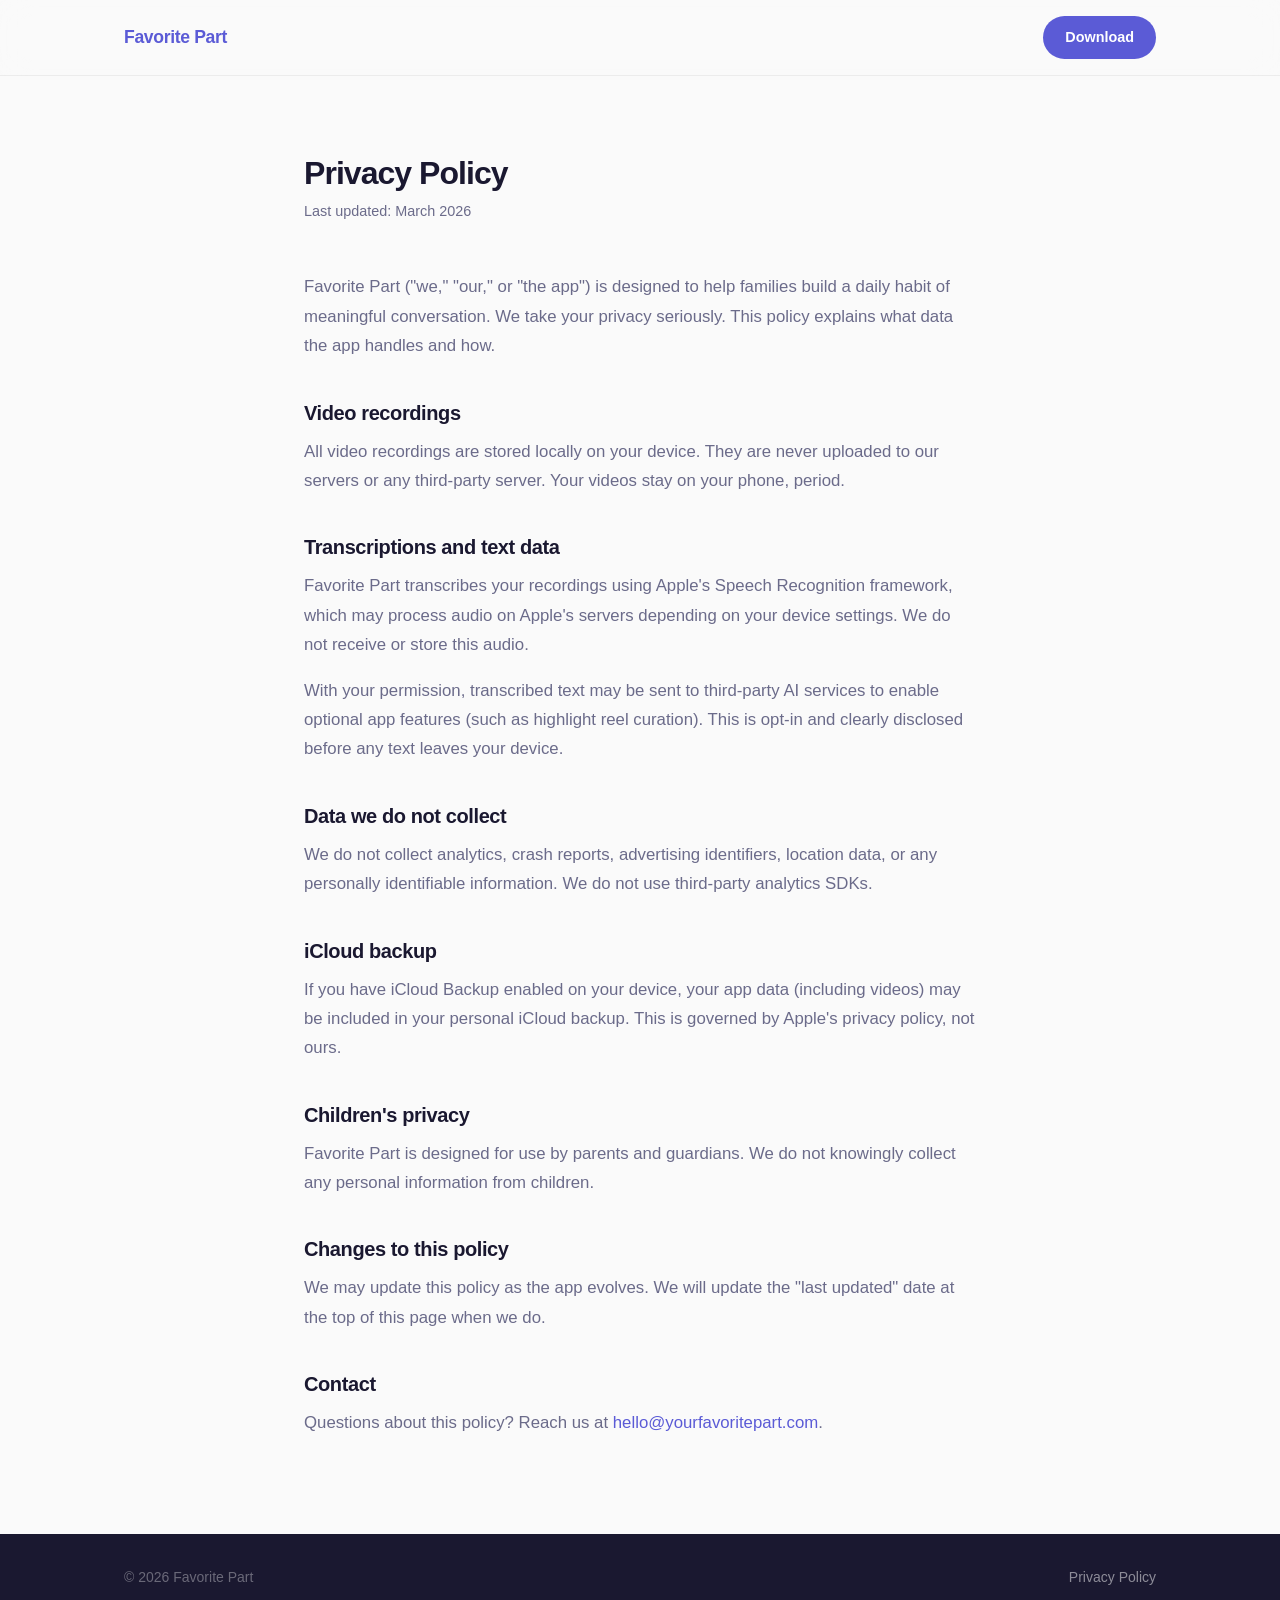
==== privacy.html @ 6587795b "Initial site skeleton" ====
<!DOCTYPE html>
<html lang="en">
<head>
    <meta charset="UTF-8" />
    <meta name="viewport" content="width=device-width, initial-scale=1.0" />
    <title>Privacy Policy — Favorite Part</title>
    <meta name="robots" content="noindex" />
    <link rel="stylesheet" href="style.css" />
    <style>
        .privacy-page { max-width: 720px; margin: 0 auto; padding: 80px 24px; }
        .privacy-page h1 { font-size: 2rem; margin-bottom: 8px; }
        .privacy-page .updated { color: var(--text-secondary); font-size: 0.9rem; margin-bottom: 48px; }
        .privacy-page h2 { font-size: 1.25rem; margin: 40px 0 12px; }
        .privacy-page p { margin-bottom: 16px; line-height: 1.75; }
        .privacy-page a { color: var(--primary); }
    </style>
</head>
<body>

    <nav>
        <div class="nav-inner">
            <a href="/" class="nav-logo">Favorite Part</a>
            <a href="#download" class="btn btn-small">Download</a>
        </div>
    </nav>

    <div class="privacy-page">
        <h1>Privacy Policy</h1>
        <p class="updated">Last updated: March 2026</p>

        <p>Favorite Part ("we," "our," or "the app") is designed to help families build a daily habit of meaningful conversation. We take your privacy seriously. This policy explains what data the app handles and how.</p>

        <h2>Video recordings</h2>
        <p>All video recordings are stored locally on your device. They are never uploaded to our servers or any third-party server. Your videos stay on your phone, period.</p>

        <h2>Transcriptions and text data</h2>
        <p>Favorite Part transcribes your recordings using Apple's Speech Recognition framework, which may process audio on Apple's servers depending on your device settings. We do not receive or store this audio.</p>
        <p>With your permission, transcribed text may be sent to third-party AI services to enable optional app features (such as highlight reel curation). This is opt-in and clearly disclosed before any text leaves your device.</p>

        <h2>Data we do not collect</h2>
        <p>We do not collect analytics, crash reports, advertising identifiers, location data, or any personally identifiable information. We do not use third-party analytics SDKs.</p>

        <h2>iCloud backup</h2>
        <p>If you have iCloud Backup enabled on your device, your app data (including videos) may be included in your personal iCloud backup. This is governed by Apple's privacy policy, not ours.</p>

        <h2>Children's privacy</h2>
        <p>Favorite Part is designed for use by parents and guardians. We do not knowingly collect any personal information from children.</p>

        <h2>Changes to this policy</h2>
        <p>We may update this policy as the app evolves. We will update the "last updated" date at the top of this page when we do.</p>

        <h2>Contact</h2>
        <p>Questions about this policy? Reach us at <a href="mailto:hello@yourfavoritepart.com">hello@yourfavoritepart.com</a>.</p>
    </div>

    <footer>
        <div class="container">
            <span>© 2026 Favorite Part</span>
            <a href="privacy.html">Privacy Policy</a>
        </div>
    </footer>

</body>
</html>
---- style.css ----
/* =============================================
   FAVORITE PART — Marketing Site
   ============================================= */

/* --- Variables --- */
:root {
    --primary:      #5B5BD6;   /* indigo — matches app primary */
    --primary-dark: #4848b8;
    --action:       #FF8C42;   /* warm orange — matches app action */
    --bg:           #FAFAFA;
    --bg-alt:       #F3F2FF;   /* very light lavender */
    --bg-dark:      #1A1830;
    --text:         #1A1830;
    --text-secondary: #6B6B8A;
    --white:        #FFFFFF;
    --radius:       16px;
    --radius-sm:    10px;
    --shadow:       0 8px 40px rgba(91, 91, 214, 0.12);
}

/* --- Reset --- */
*, *::before, *::after { box-sizing: border-box; margin: 0; padding: 0; }
html { scroll-behavior: smooth; }
body {
    font-family: -apple-system, BlinkMacSystemFont, "Segoe UI", sans-serif;
    background: var(--bg);
    color: var(--text);
    line-height: 1.6;
    -webkit-font-smoothing: antialiased;
}
img { max-width: 100%; display: block; }
a { color: inherit; text-decoration: none; }

/* --- Layout --- */
.container {
    max-width: 1080px;
    margin: 0 auto;
    padding: 0 24px;
}

section { padding: 96px 0; }

/* --- Typography --- */
h1 {
    font-size: clamp(2.4rem, 6vw, 4rem);
    font-weight: 800;
    line-height: 1.1;
    letter-spacing: -0.03em;
    color: var(--text);
}

h2 {
    font-size: clamp(1.8rem, 4vw, 2.6rem);
    font-weight: 700;
    line-height: 1.2;
    letter-spacing: -0.02em;
    margin-bottom: 16px;
}

h3 {
    font-size: 1.15rem;
    font-weight: 700;
    margin-bottom: 8px;
}

p { color: var(--text-secondary); font-size: 1.05rem; }

.section-sub {
    font-size: 1.1rem;
    max-width: 520px;
    margin: 0 auto 56px;
    text-align: center;
}

/* --- Buttons --- */
.btn {
    display: inline-flex;
    align-items: center;
    justify-content: center;
    border-radius: 100px;
    font-weight: 700;
    font-size: 0.95rem;
    cursor: pointer;
    transition: opacity 0.2s, transform 0.15s;
    border: none;
}
.btn:hover { opacity: 0.88; transform: translateY(-1px); }
.btn:active { transform: translateY(0); }

.btn-primary {
    background: var(--text);
    color: var(--white);
    padding: 4px;
}

.btn-small {
    background: var(--primary);
    color: var(--white);
    padding: 10px 22px;
    font-size: 0.9rem;
}

.app-store-badge { height: 52px; width: auto; }

/* --- Nav --- */
nav {
    position: sticky;
    top: 0;
    z-index: 100;
    background: rgba(250, 250, 250, 0.85);
    backdrop-filter: blur(16px);
    -webkit-backdrop-filter: blur(16px);
    border-bottom: 1px solid rgba(0,0,0,0.06);
}

.nav-inner {
    max-width: 1080px;
    margin: 0 auto;
    padding: 16px 24px;
    display: flex;
    align-items: center;
    justify-content: space-between;
}

.nav-logo {
    font-size: 1.1rem;
    font-weight: 800;
    color: var(--primary);
    letter-spacing: -0.02em;
}

/* --- Hero --- */
.hero {
    padding: 80px 0 96px;
    background: linear-gradient(160deg, var(--bg-alt) 0%, var(--bg) 60%);
}

.hero .container {
    display: flex;
    align-items: center;
    gap: 64px;
}

.hero-text { flex: 1; }

.hero-text h1 { margin-bottom: 24px; }

.hero-text p {
    font-size: 1.15rem;
    max-width: 480px;
    margin-bottom: 36px;
    line-height: 1.7;
}

.hero-screenshot {
    flex: 1;
    display: flex;
    justify-content: center;
}

/* --- Phone placeholders (swap with real screenshots) --- */
.phone-placeholder {
    width: 260px;
    aspect-ratio: 9 / 19.5;
    background: linear-gradient(145deg, #e8e7ff, #d4d3f5);
    border-radius: 36px;
    display: flex;
    align-items: center;
    justify-content: center;
    border: 2px dashed rgba(91, 91, 214, 0.25);
    box-shadow: var(--shadow);
}

.phone-placeholder span {
    font-size: 0.85rem;
    font-weight: 600;
    color: var(--primary);
    opacity: 0.5;
    text-transform: uppercase;
    letter-spacing: 0.08em;
}

/* --- How it works --- */
.how-it-works { background: var(--white); text-align: center; }
.how-it-works h2 { margin-bottom: 56px; }

.steps {
    display: grid;
    grid-template-columns: repeat(3, 1fr);
    gap: 40px;
}

.step { padding: 16px; }

.step-number {
    width: 48px;
    height: 48px;
    border-radius: 50%;
    background: var(--primary);
    color: var(--white);
    font-size: 1.2rem;
    font-weight: 800;
    display: flex;
    align-items: center;
    justify-content: center;
    margin: 0 auto 20px;
}

.step h3 { color: var(--text); margin-bottom: 10px; }
.step p { font-size: 0.98rem; }

/* --- Screenshots --- */
.screenshots {
    background: var(--bg-alt);
    text-align: center;
}
.screenshots h2 { margin-bottom: 12px; }

.screenshot-row {
    display: flex;
    justify-content: center;
    gap: 28px;
    flex-wrap: wrap;
    margin-top: 56px;
}

.screenshot-row .phone-placeholder { width: 200px; }

/* --- Why --- */
.why { background: var(--white); }
.why h2 { text-align: center; margin-bottom: 56px; }

.reasons {
    display: grid;
    grid-template-columns: repeat(2, 1fr);
    gap: 40px;
}

.reason {
    background: var(--bg-alt);
    border-radius: var(--radius);
    padding: 36px 32px;
}

.reason-icon {
    font-size: 2rem;
    margin-bottom: 16px;
}

.reason h3 { color: var(--text); margin-bottom: 10px; font-size: 1.1rem; }
.reason p { font-size: 0.97rem; line-height: 1.65; }

/* --- Privacy callout --- */
.privacy-callout {
    background: var(--bg-dark);
    padding: 80px 0;
}

.privacy-inner {
    max-width: 680px;
    margin: 0 auto;
    text-align: center;
}

.privacy-callout h2 {
    color: var(--white);
    margin-bottom: 20px;
}

.privacy-callout p {
    color: rgba(255, 255, 255, 0.6);
    font-size: 1.05rem;
    line-height: 1.7;
}

/* --- Download --- */
.download {
    background: var(--primary);
    text-align: center;
    padding: 96px 0;
}

.download h2 { color: var(--white); margin-bottom: 12px; }
.download p { color: rgba(255,255,255,0.75); font-size: 1.1rem; margin-bottom: 36px; }
.download .btn-primary { background: var(--white); color: var(--primary); }

/* --- Footer --- */
footer {
    background: var(--bg-dark);
    padding: 32px 24px;
}

footer .container {
    display: flex;
    align-items: center;
    justify-content: space-between;
}

footer span { color: rgba(255,255,255,0.35); font-size: 0.875rem; }
footer a { color: rgba(255,255,255,0.5); font-size: 0.875rem; transition: color 0.2s; }
footer a:hover { color: var(--white); }

/* =============================================
   RESPONSIVE
   ============================================= */

@media (max-width: 768px) {
    section { padding: 72px 0; }

    .hero .container {
        flex-direction: column;
        text-align: center;
        gap: 48px;
    }

    .hero-text p { margin-left: auto; margin-right: auto; }

    .steps { grid-template-columns: 1fr; gap: 32px; }

    .reasons { grid-template-columns: 1fr; }

    .screenshot-row { gap: 16px; }
    .screenshot-row .phone-placeholder { width: 160px; }

    footer .container { flex-direction: column; gap: 12px; text-align: center; }
}
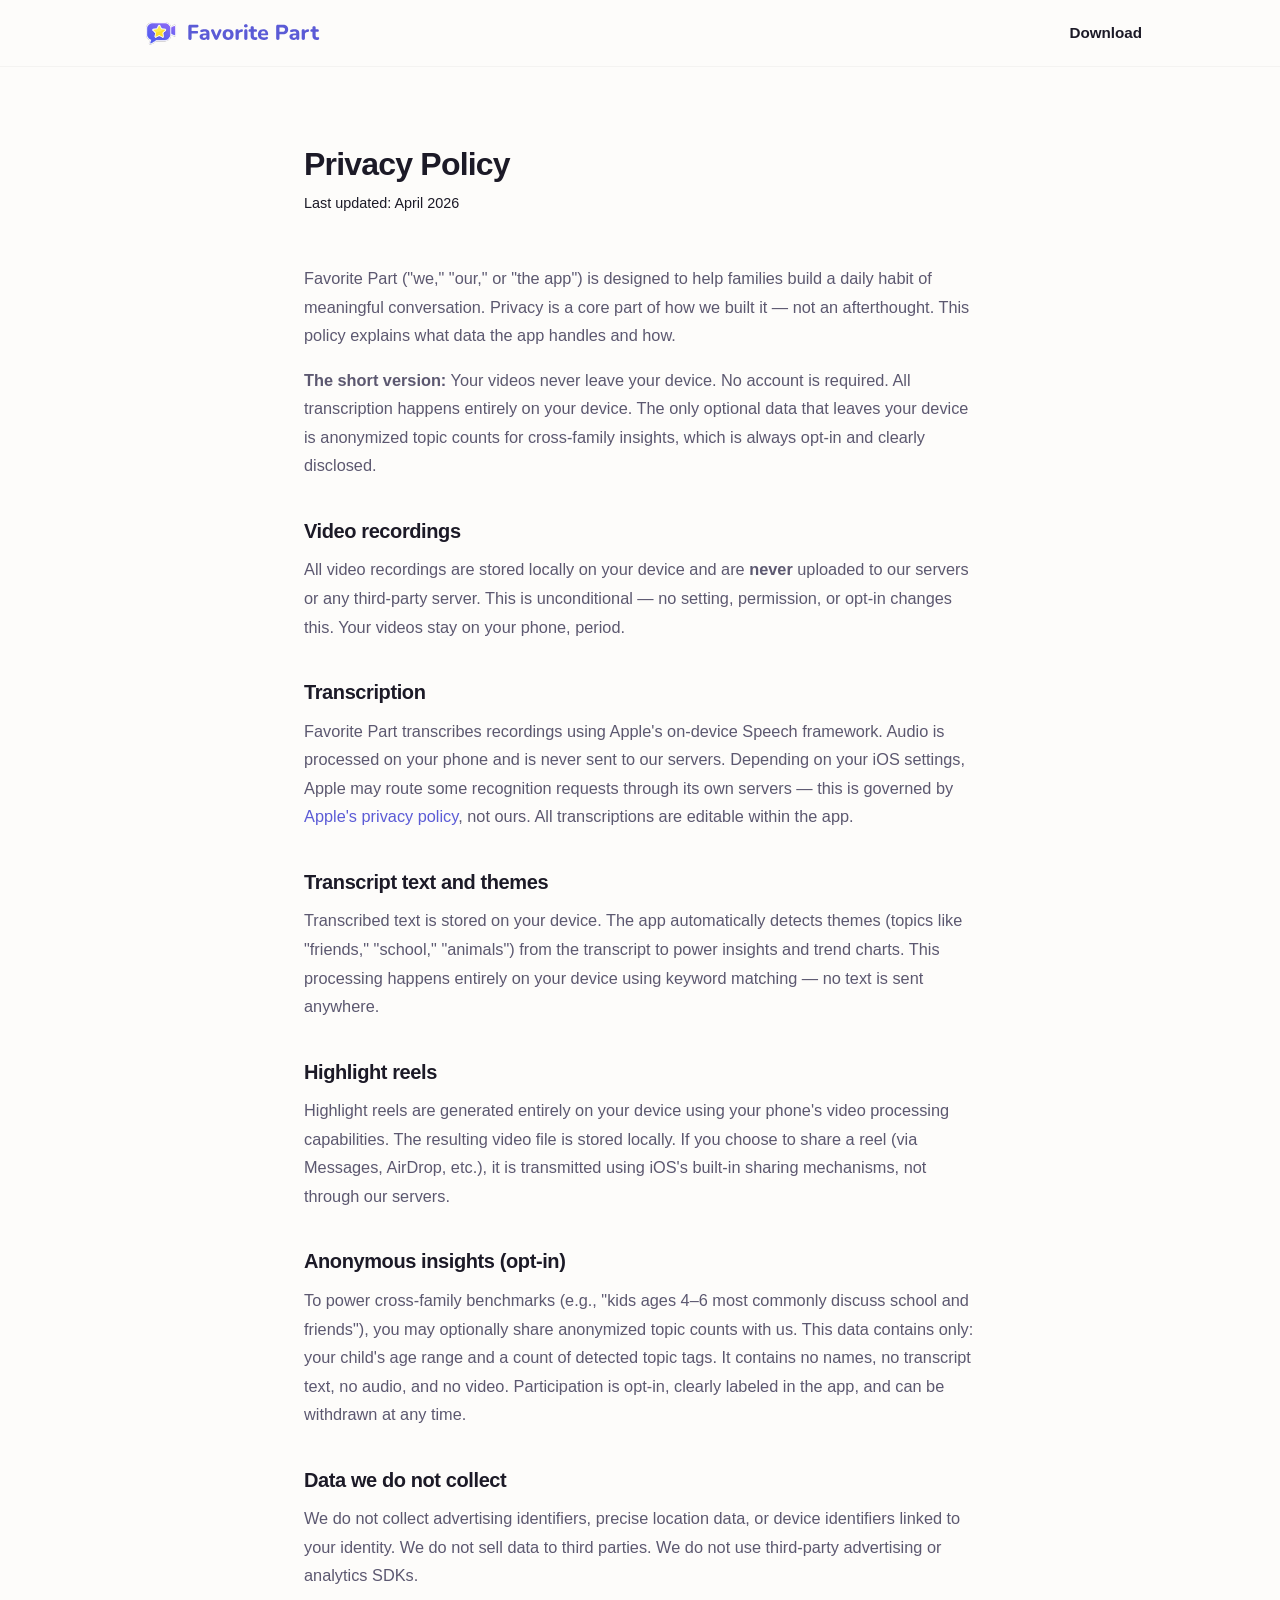
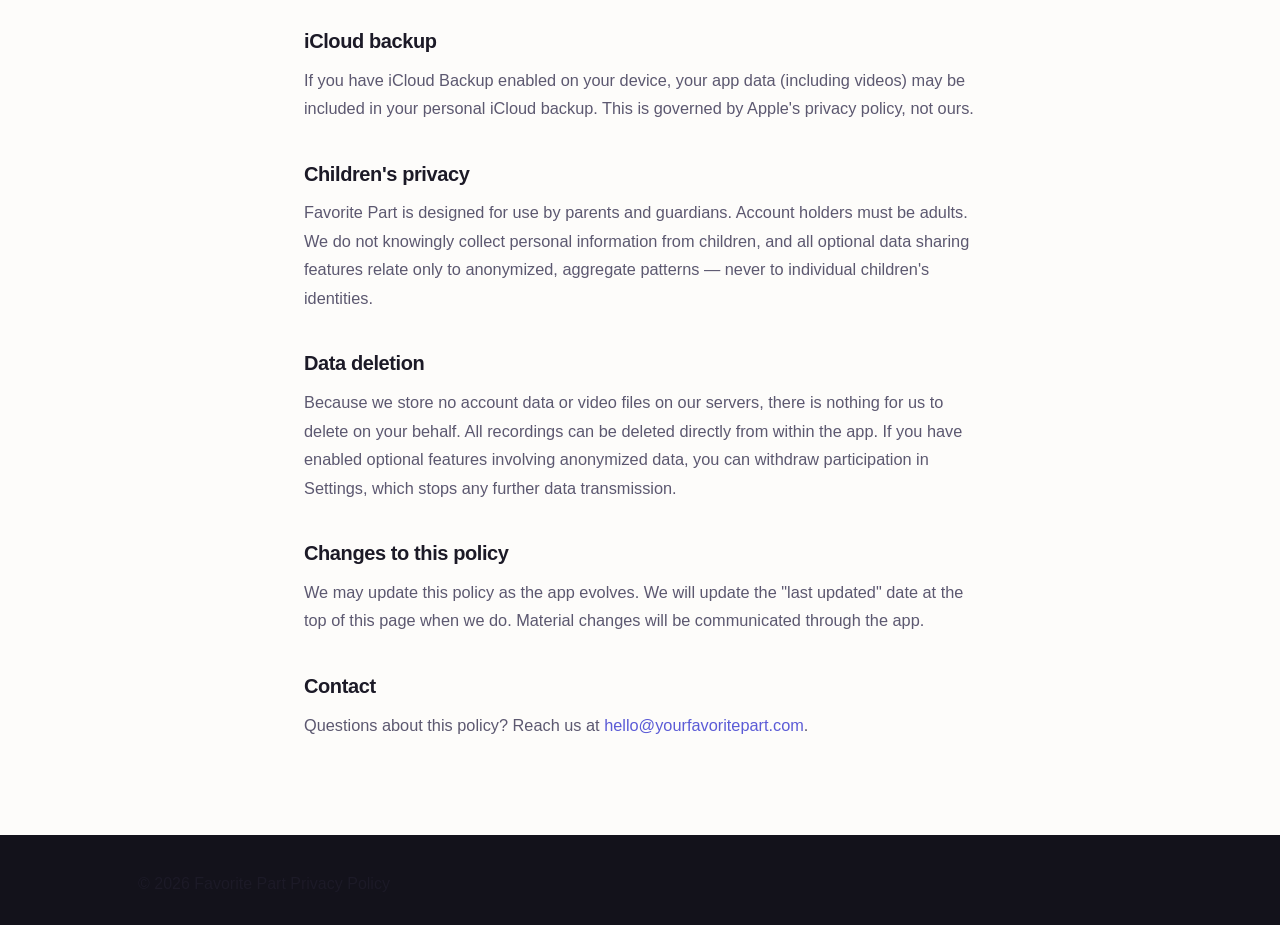
==== commit 36f28fa2: "Launch-ready site: full content, assets, Vercel config Commits all the work that was sitting uncommi" ====
--- a/privacy.html
+++ b/privacy.html
@@ -5,6 +5,10 @@
     <meta name="viewport" content="width=device-width, initial-scale=1.0" />
     <title>Privacy Policy — Favorite Part</title>
     <meta name="robots" content="noindex" />
+    <link rel="apple-touch-icon" sizes="180x180" href="assets/apple-touch-icon.png" />
+    <link rel="icon" type="image/png" sizes="32x32" href="assets/favicon-32x32.png" />
+    <link rel="icon" type="image/png" sizes="16x16" href="assets/favicon-16x16.png" />
+    <link rel="manifest" href="assets/site.webmanifest" />
     <link rel="stylesheet" href="style.css" />
     <style>
         .privacy-page { max-width: 720px; margin: 0 auto; padding: 80px 24px; }
@@ -19,35 +23,50 @@
 
     <nav>
         <div class="nav-inner">
-            <a href="/" class="nav-logo">Favorite Part</a>
+            <a href="/">
+                <img src="assets/Wordmark-Indigo.svg" alt="Favorite Part" class="nav-wordmark" />
+            </a>
             <a href="#download" class="btn btn-small">Download</a>
         </div>
     </nav>
 
     <div class="privacy-page">
         <h1>Privacy Policy</h1>
-        <p class="updated">Last updated: March 2026</p>
+        <p class="updated">Last updated: April 2026</p>
 
-        <p>Favorite Part ("we," "our," or "the app") is designed to help families build a daily habit of meaningful conversation. We take your privacy seriously. This policy explains what data the app handles and how.</p>
+        <p>Favorite Part ("we," "our," or "the app") is designed to help families build a daily habit of meaningful conversation. Privacy is a core part of how we built it — not an afterthought. This policy explains what data the app handles and how.</p>
+
+        <p><strong>The short version:</strong> Your videos never leave your device. No account is required. All transcription happens entirely on your device. The only optional data that leaves your device is anonymized topic counts for cross-family insights, which is always opt-in and clearly disclosed.</p>
 
         <h2>Video recordings</h2>
-        <p>All video recordings are stored locally on your device. They are never uploaded to our servers or any third-party server. Your videos stay on your phone, period.</p>
+        <p>All video recordings are stored locally on your device and are <strong>never</strong> uploaded to our servers or any third-party server. This is unconditional — no setting, permission, or opt-in changes this. Your videos stay on your phone, period.</p>
 
-        <h2>Transcriptions and text data</h2>
-        <p>Favorite Part transcribes your recordings using Apple's Speech Recognition framework, which may process audio on Apple's servers depending on your device settings. We do not receive or store this audio.</p>
-        <p>With your permission, transcribed text may be sent to third-party AI services to enable optional app features (such as highlight reel curation). This is opt-in and clearly disclosed before any text leaves your device.</p>
+        <h2>Transcription</h2>
+        <p>Favorite Part transcribes recordings using Apple's on-device Speech framework. Audio is processed on your phone and is never sent to our servers. Depending on your iOS settings, Apple may route some recognition requests through its own servers — this is governed by <a href="https://www.apple.com/legal/privacy/" target="_blank" rel="noopener">Apple's privacy policy</a>, not ours. All transcriptions are editable within the app.</p>
+
+        <h2>Transcript text and themes</h2>
+        <p>Transcribed text is stored on your device. The app automatically detects themes (topics like "friends," "school," "animals") from the transcript to power insights and trend charts. This processing happens entirely on your device using keyword matching — no text is sent anywhere.</p>
+
+        <h2>Highlight reels</h2>
+        <p>Highlight reels are generated entirely on your device using your phone's video processing capabilities. The resulting video file is stored locally. If you choose to share a reel (via Messages, AirDrop, etc.), it is transmitted using iOS's built-in sharing mechanisms, not through our servers.</p>
+
+        <h2>Anonymous insights (opt-in)</h2>
+        <p>To power cross-family benchmarks (e.g., "kids ages 4–6 most commonly discuss school and friends"), you may optionally share anonymized topic counts with us. This data contains only: your child's age range and a count of detected topic tags. It contains no names, no transcript text, no audio, and no video. Participation is opt-in, clearly labeled in the app, and can be withdrawn at any time.</p>
 
         <h2>Data we do not collect</h2>
-        <p>We do not collect analytics, crash reports, advertising identifiers, location data, or any personally identifiable information. We do not use third-party analytics SDKs.</p>
+        <p>We do not collect advertising identifiers, precise location data, or device identifiers linked to your identity. We do not sell data to third parties. We do not use third-party advertising or analytics SDKs.</p>
 
         <h2>iCloud backup</h2>
         <p>If you have iCloud Backup enabled on your device, your app data (including videos) may be included in your personal iCloud backup. This is governed by Apple's privacy policy, not ours.</p>
 
         <h2>Children's privacy</h2>
-        <p>Favorite Part is designed for use by parents and guardians. We do not knowingly collect any personal information from children.</p>
+        <p>Favorite Part is designed for use by parents and guardians. Account holders must be adults. We do not knowingly collect personal information from children, and all optional data sharing features relate only to anonymized, aggregate patterns — never to individual children's identities.</p>
+
+        <h2>Data deletion</h2>
+        <p>Because we store no account data or video files on our servers, there is nothing for us to delete on your behalf. All recordings can be deleted directly from within the app. If you have enabled optional features involving anonymized data, you can withdraw participation in Settings, which stops any further data transmission.</p>
 
         <h2>Changes to this policy</h2>
-        <p>We may update this policy as the app evolves. We will update the "last updated" date at the top of this page when we do.</p>
+        <p>We may update this policy as the app evolves. We will update the "last updated" date at the top of this page when we do. Material changes will be communicated through the app.</p>
 
         <h2>Contact</h2>
         <p>Questions about this policy? Reach us at <a href="mailto:hello@yourfavoritepart.com">hello@yourfavoritepart.com</a>.</p>
--- a/style.css
+++ b/style.css
@@ -1,326 +1,721 @@
 /* =============================================
    FAVORITE PART — Marketing Site
-   ============================================= */
-
-/* --- Variables --- */
+   Aesthetic: Warm, rounded, playful-but-premium
+   Matches the app's SF Pro Rounded / indigo / cream feel
+   ============================================= */
+
 :root {
-    --primary:      #5B5BD6;   /* indigo — matches app primary */
-    --primary-dark: #4848b8;
-    --action:       #FF8C42;   /* warm orange — matches app action */
-    --bg:           #FAFAFA;
-    --bg-alt:       #F3F2FF;   /* very light lavender */
-    --bg-dark:      #1A1830;
-    --text:         #1A1830;
-    --text-secondary: #6B6B8A;
-    --white:        #FFFFFF;
-    --radius:       16px;
-    --radius-sm:    10px;
-    --shadow:       0 8px 40px rgba(91, 91, 214, 0.12);
+    --primary:       #5B5BD6;
+    --primary-soft:  rgba(91, 91, 214, 0.07);
+    --primary-glow:  rgba(91, 91, 214, 0.12);
+    --coral:         #FF6B6B;
+    --teal:          #10B981;
+    --gold:          #FFB800;
+    --action:        #FF6B35;
+
+    --cream:         #FDFCFA;
+    --cream-warm:    #F8F5F0;
+    --white:         #FFFFFF;
+    --ink:           #1C1A27;
+    --ink-soft:      #5C5870;
+    --ink-muted:     #9590A6;
+    --dark:          #13121B;
+    --dark-card:     rgba(255, 255, 255, 0.04);
+    --dark-border:   rgba(255, 255, 255, 0.07);
+
+    --font:          'Nunito', -apple-system, BlinkMacSystemFont, 'SF Pro Rounded', sans-serif;
+    --radius:        20px;
+    --radius-sm:     12px;
+    --radius-pill:   100px;
+    --shadow-soft:   0 2px 24px rgba(28, 26, 39, 0.05);
+    --shadow-phone:  0 20px 60px rgba(28, 26, 39, 0.12),
+                     0 4px 16px rgba(91, 91, 214, 0.06);
 }
 
 /* --- Reset --- */
 *, *::before, *::after { box-sizing: border-box; margin: 0; padding: 0; }
 html { scroll-behavior: smooth; }
 body {
-    font-family: -apple-system, BlinkMacSystemFont, "Segoe UI", sans-serif;
-    background: var(--bg);
-    color: var(--text);
-    line-height: 1.6;
+    font-family: var(--font);
+    background: var(--cream);
+    color: var(--ink);
+    line-height: 1.65;
     -webkit-font-smoothing: antialiased;
+    overflow-x: hidden;
 }
 img { max-width: 100%; display: block; }
 a { color: inherit; text-decoration: none; }
 
 /* --- Layout --- */
-.container {
-    max-width: 1080px;
-    margin: 0 auto;
-    padding: 0 24px;
-}
-
-section { padding: 96px 0; }
+.container { max-width: 1060px; margin: 0 auto; padding: 0 28px; }
+section { padding: 110px 0; }
 
 /* --- Typography --- */
 h1 {
-    font-size: clamp(2.4rem, 6vw, 4rem);
+    font-size: clamp(2.4rem, 5.5vw, 3.6rem);
     font-weight: 800;
-    line-height: 1.1;
-    letter-spacing: -0.03em;
-    color: var(--text);
+    line-height: 1.12;
+    letter-spacing: -0.025em;
 }
 
 h2 {
     font-size: clamp(1.8rem, 4vw, 2.6rem);
+    font-weight: 800;
+    line-height: 1.18;
+    letter-spacing: -0.02em;
+}
+
+h3 {
+    font-size: 1.1rem;
     font-weight: 700;
-    line-height: 1.2;
-    letter-spacing: -0.02em;
-    margin-bottom: 16px;
-}
-
-h3 {
-    font-size: 1.15rem;
-    font-weight: 700;
-    margin-bottom: 8px;
-}
-
-p { color: var(--text-secondary); font-size: 1.05rem; }
-
-.section-sub {
-    font-size: 1.1rem;
-    max-width: 520px;
-    margin: 0 auto 56px;
-    text-align: center;
-}
+    line-height: 1.35;
+    margin-bottom: 6px;
+}
+
+p { color: var(--ink-soft); font-size: 1.02rem; }
+
+.section-header { text-align: center; margin-bottom: 64px; }
+.section-header h2 { margin-bottom: 12px; }
+.section-sub { font-size: 1.08rem; color: var(--ink-muted); max-width: 480px; margin: 0 auto; }
 
 /* --- Buttons --- */
 .btn {
     display: inline-flex;
     align-items: center;
     justify-content: center;
-    border-radius: 100px;
+    border-radius: var(--radius-pill);
+    font-family: var(--font);
     font-weight: 700;
     font-size: 0.95rem;
     cursor: pointer;
-    transition: opacity 0.2s, transform 0.15s;
+    transition: all 0.25s cubic-bezier(0.25, 0.46, 0.45, 0.94);
     border: none;
 }
-.btn:hover { opacity: 0.88; transform: translateY(-1px); }
-.btn:active { transform: translateY(0); }
 
 .btn-primary {
-    background: var(--text);
+    background: var(--ink);
     color: var(--white);
-    padding: 4px;
-}
-
-.btn-small {
+    padding: 16px 36px;
+    box-shadow: 0 4px 20px rgba(28, 26, 39, 0.18);
+}
+.btn-primary:hover { transform: translateY(-2px); box-shadow: 0 8px 32px rgba(28, 26, 39, 0.22); }
+.btn-primary:active { transform: translateY(0); }
+
+.btn-lg { padding: 20px 48px; font-size: 1.05rem; }
+
+.btn-nav {
     background: var(--primary);
     color: var(--white);
-    padding: 10px 22px;
-    font-size: 0.9rem;
-}
-
-.app-store-badge { height: 52px; width: auto; }
+    padding: 10px 24px;
+    font-size: 0.85rem;
+    border-radius: var(--radius-pill);
+}
+.btn-nav:hover { opacity: 0.9; transform: translateY(-1px); }
 
 /* --- Nav --- */
 nav {
     position: sticky;
     top: 0;
     z-index: 100;
-    background: rgba(250, 250, 250, 0.85);
-    backdrop-filter: blur(16px);
-    -webkit-backdrop-filter: blur(16px);
-    border-bottom: 1px solid rgba(0,0,0,0.06);
+    background: rgba(253, 252, 250, 0.9);
+    backdrop-filter: blur(20px);
+    -webkit-backdrop-filter: blur(20px);
+    border-bottom: 1px solid rgba(28, 26, 39, 0.04);
 }
 
 .nav-inner {
-    max-width: 1080px;
+    max-width: 1060px;
     margin: 0 auto;
-    padding: 16px 24px;
+    padding: 14px 28px;
     display: flex;
     align-items: center;
     justify-content: space-between;
 }
 
-.nav-logo {
-    font-size: 1.1rem;
-    font-weight: 800;
+.nav-wordmark { height: 38px; width: auto; }
+
+/* =============================================
+   HERO
+   ============================================= */
+
+.hero {
+    padding: 56px 0 100px;
+    position: relative;
+    overflow: hidden;
+}
+
+.hero-bg {
+    position: absolute;
+    inset: 0;
+    background:
+        radial-gradient(ellipse 700px 500px at 70% 30%, rgba(91, 91, 214, 0.06) 0%, transparent 100%),
+        radial-gradient(ellipse 400px 400px at 20% 70%, rgba(255, 107, 107, 0.04) 0%, transparent 100%);
+    pointer-events: none;
+}
+
+.hero-grid {
+    display: grid;
+    grid-template-columns: 1.1fr 0.9fr;
+    gap: 72px;
+    align-items: center;
+    position: relative;
+}
+
+.hero-text { max-width: 520px; }
+.hero-text h1 { margin-bottom: 24px; }
+
+.hero-sub {
+    font-size: 1.2rem;
+    line-height: 1.7;
+    color: var(--ink-soft);
+    margin-bottom: 8px;
+}
+
+.hero-question {
+    display: inline-block;
+    font-weight: 700;
+    font-style: italic;
     color: var(--primary);
-    letter-spacing: -0.02em;
-}
-
-/* --- Hero --- */
-.hero {
-    padding: 80px 0 96px;
-    background: linear-gradient(160deg, var(--bg-alt) 0%, var(--bg) 60%);
-}
-
-.hero .container {
-    display: flex;
-    align-items: center;
-    gap: 64px;
-}
-
-.hero-text { flex: 1; }
-
-.hero-text h1 { margin-bottom: 24px; }
-
-.hero-text p {
-    font-size: 1.15rem;
-    max-width: 480px;
+    font-size: 1.25rem;
+    margin-top: 4px;
+}
+
+.hero-body {
+    font-size: 1.05rem;
+    line-height: 1.75;
+    color: var(--ink-muted);
     margin-bottom: 36px;
-    line-height: 1.7;
-}
-
-.hero-screenshot {
-    flex: 1;
+    max-width: 440px;
+}
+
+.hero-cta { display: flex; flex-direction: column; align-items: flex-start; gap: 12px; }
+.hero-note { font-size: 0.82rem; color: var(--ink-muted); padding-left: 4px; }
+
+.hero-device {
     display: flex;
     justify-content: center;
-}
-
-/* --- Phone placeholders (swap with real screenshots) --- */
-.phone-placeholder {
+    position: relative;
+}
+
+.hero-glow {
+    position: absolute;
+    top: 50%; left: 50%;
+    width: 320px; height: 320px;
+    transform: translate(-50%, -50%);
+    border-radius: 50%;
+    background: radial-gradient(circle, var(--primary-glow) 0%, transparent 70%);
+    z-index: 0;
+    filter: blur(50px);
+}
+
+/* --- Phone frames --- */
+.phone-frame {
     width: 260px;
     aspect-ratio: 9 / 19.5;
-    background: linear-gradient(145deg, #e8e7ff, #d4d3f5);
-    border-radius: 36px;
+    background: #1C1A27;
+    border-radius: 40px;
+    box-shadow: var(--shadow-phone);
+    overflow: hidden;
+    position: relative;
+    z-index: 1;
+    padding: 6px;
+}
+
+.phone-sm { width: 210px; border-radius: 34px; padding: 5px; }
+
+.phone-screen {
+    width: 100%;
+    height: 100%;
+    background: linear-gradient(155deg, #EFEDF8 0%, #E2DFF4 50%, #D8D5EE 100%);
+    border-radius: 34px;
     display: flex;
     align-items: center;
     justify-content: center;
-    border: 2px dashed rgba(91, 91, 214, 0.25);
-    box-shadow: var(--shadow);
-}
-
-.phone-placeholder span {
-    font-size: 0.85rem;
+}
+
+.phone-sm .phone-screen { border-radius: 29px; }
+
+.phone-screen span {
+    font-size: 0.75rem;
+    font-weight: 700;
+    color: var(--primary);
+    opacity: 0.3;
+    text-transform: uppercase;
+    letter-spacing: 0.14em;
+}
+
+/* =============================================
+   THE SHIFT — before/after the question
+   ============================================= */
+
+.shift {
+    padding: 80px 0 100px;
+    background: var(--white);
+}
+
+.shift-card {
+    display: grid;
+    grid-template-columns: 1fr auto 1fr;
+    gap: 32px;
+    align-items: center;
+    max-width: 820px;
+    margin: 0 auto 40px;
+    padding: 48px;
+    background: var(--cream);
+    border-radius: var(--radius);
+    border: 1px solid rgba(28, 26, 39, 0.04);
+}
+
+.shift-label {
+    font-size: 0.72rem;
+    font-weight: 700;
+    letter-spacing: 0.14em;
+    text-transform: uppercase;
+    color: var(--ink-muted);
+    margin-bottom: 12px;
+}
+
+.shift-quote {
+    font-size: 1.15rem;
+    font-weight: 700;
+    font-style: italic;
+    color: var(--ink);
+    margin-bottom: 16px;
+    line-height: 1.4;
+}
+
+.shift-before .shift-answer {
+    font-size: 1.4rem;
+    font-weight: 800;
+    color: var(--ink-muted);
+    font-style: italic;
+}
+
+.shift-after .shift-answer {
+    font-size: 1rem;
+    font-weight: 500;
+    color: var(--ink-soft);
+    line-height: 1.65;
+    font-style: italic;
+}
+
+.shift-arrow {
+    display: flex;
+    align-items: center;
+    justify-content: center;
+}
+
+.shift-arrow svg {
+    width: 28px;
+    height: 28px;
+    color: var(--primary);
+    opacity: 0.4;
+}
+
+.shift-caption {
+    text-align: center;
+    font-size: 1.1rem;
     font-weight: 600;
-    color: var(--primary);
-    opacity: 0.5;
-    text-transform: uppercase;
-    letter-spacing: 0.08em;
-}
-
-/* --- How it works --- */
-.how-it-works { background: var(--white); text-align: center; }
-.how-it-works h2 { margin-bottom: 56px; }
+    color: var(--ink);
+}
+
+/* =============================================
+   HOW IT WORKS
+   ============================================= */
+
+.how-it-works { background: var(--cream); }
 
 .steps {
+    max-width: 600px;
+    margin: 0 auto;
+    display: flex;
+    flex-direction: column;
+    gap: 40px;
+}
+
+.step {
+    display: flex;
+    gap: 24px;
+    align-items: flex-start;
+}
+
+.step-icon {
+    width: 52px;
+    height: 52px;
+    border-radius: 16px;
+    background: color-mix(in srgb, var(--accent) 10%, transparent);
+    display: flex;
+    align-items: center;
+    justify-content: center;
+    flex-shrink: 0;
+}
+
+.step-icon svg {
+    width: 24px;
+    height: 24px;
+    color: var(--accent);
+}
+
+.step-text { padding-top: 2px; }
+.step-text h3 { font-size: 1.15rem; margin-bottom: 4px; }
+.step-text p { font-size: 1rem; line-height: 1.7; }
+
+/* =============================================
+   SCREENSHOTS
+   ============================================= */
+
+.screenshots {
+    background: var(--white);
+    padding: 100px 0;
+}
+
+.screenshot-row {
+    display: flex;
+    justify-content: center;
+    gap: 44px;
+    flex-wrap: wrap;
+}
+
+.screenshot-card {
+    display: flex;
+    flex-direction: column;
+    align-items: center;
+    gap: 18px;
+}
+
+.screenshot-label {
+    font-size: 0.88rem;
+    font-weight: 600;
+    color: var(--ink-muted);
+    text-align: center;
+}
+
+/* =============================================
+   WHAT YOU'LL LEARN
+   ============================================= */
+
+.learn { background: var(--cream-warm); }
+.learn .section-header { margin-bottom: 56px; }
+.learn .section-header h2 { max-width: 540px; margin: 0 auto; }
+
+.learn-grid {
     display: grid;
-    grid-template-columns: repeat(3, 1fr);
+    grid-template-columns: repeat(2, 1fr);
+    gap: 24px;
+}
+
+.learn-card {
+    background: var(--white);
+    border-radius: var(--radius);
+    padding: 36px 32px;
+    border: 1px solid rgba(28, 26, 39, 0.03);
+    transition: box-shadow 0.3s, transform 0.3s;
+}
+.learn-card:hover {
+    box-shadow: var(--shadow-soft);
+    transform: translateY(-2px);
+}
+
+.learn-icon {
+    width: 44px;
+    height: 44px;
+    border-radius: 13px;
+    background: color-mix(in srgb, var(--accent) 10%, transparent);
+    display: flex;
+    align-items: center;
+    justify-content: center;
+    margin-bottom: 18px;
+}
+
+.learn-icon svg {
+    width: 20px;
+    height: 20px;
+    color: var(--accent);
+}
+
+.learn-card p { font-size: 0.95rem; line-height: 1.7; }
+
+/* =============================================
+   FAMILY
+   ============================================= */
+
+.family {
+    background: var(--white);
+    padding: 80px 0;
+}
+
+.family-row {
+    display: flex;
+    align-items: center;
     gap: 40px;
-}
-
-.step { padding: 16px; }
-
-.step-number {
-    width: 48px;
-    height: 48px;
+    max-width: 640px;
+    margin: 0 auto;
+    padding: 40px 44px;
+    background: var(--cream);
+    border-radius: var(--radius);
+    border: 1px solid rgba(28, 26, 39, 0.04);
+}
+
+.family-dots {
+    display: flex;
+    gap: 8px;
+    flex-shrink: 0;
+}
+
+.dot {
+    width: 36px;
+    height: 36px;
+    border-radius: 50%;
+    box-shadow: 0 2px 8px rgba(0,0,0,0.08);
+}
+
+.family-text h3 { font-size: 1.05rem; margin-bottom: 4px; }
+.family-text p { font-size: 0.95rem; line-height: 1.65; }
+
+/* =============================================
+   PRIVACY
+   ============================================= */
+
+.privacy {
+    background: var(--dark);
+    position: relative;
+    overflow: hidden;
+    padding: 130px 0;
+}
+
+.privacy-bg {
+    position: absolute;
+    inset: 0;
+    background:
+        radial-gradient(ellipse 500px 350px at 25% 25%, rgba(91, 91, 214, 0.08) 0%, transparent 100%),
+        radial-gradient(ellipse 400px 400px at 75% 75%, rgba(91, 91, 214, 0.05) 0%, transparent 100%);
+    pointer-events: none;
+}
+
+.privacy-content { position: relative; z-index: 1; }
+
+.privacy-header { text-align: center; margin-bottom: 40px; }
+
+.privacy-header h2 {
+    color: var(--white);
+    max-width: 580px;
+    margin: 0 auto 20px;
+}
+
+.privacy-sub {
+    color: rgba(255, 255, 255, 0.45);
+    font-size: 1.08rem;
+    line-height: 1.7;
+    max-width: 480px;
+    margin: 0 auto;
+}
+
+.privacy-pills {
+    display: flex;
+    flex-wrap: wrap;
+    justify-content: center;
+    gap: 10px;
+    margin-bottom: 56px;
+}
+
+.pill {
+    background: var(--dark-card);
+    border: 1px solid var(--dark-border);
+    color: rgba(255, 255, 255, 0.55);
+    border-radius: var(--radius-pill);
+    padding: 10px 22px;
+    font-size: 0.82rem;
+    font-weight: 700;
+    letter-spacing: 0.03em;
+}
+
+.privacy-details {
+    max-width: 520px;
+    margin: 0 auto;
+    display: flex;
+    flex-direction: column;
+    gap: 20px;
+}
+
+.privacy-detail {
+    display: flex;
+    align-items: flex-start;
+    gap: 16px;
+    padding: 4px 0;
+}
+
+.detail-dot {
+    width: 8px;
+    height: 8px;
     border-radius: 50%;
     background: var(--primary);
-    color: var(--white);
-    font-size: 1.2rem;
-    font-weight: 800;
-    display: flex;
-    align-items: center;
-    justify-content: center;
-    margin: 0 auto 20px;
-}
-
-.step h3 { color: var(--text); margin-bottom: 10px; }
-.step p { font-size: 0.98rem; }
-
-/* --- Screenshots --- */
-.screenshots {
-    background: var(--bg-alt);
-    text-align: center;
-}
-.screenshots h2 { margin-bottom: 12px; }
-
-.screenshot-row {
-    display: flex;
-    justify-content: center;
-    gap: 28px;
-    flex-wrap: wrap;
-    margin-top: 56px;
-}
-
-.screenshot-row .phone-placeholder { width: 200px; }
-
-/* --- Why --- */
-.why { background: var(--white); }
-.why h2 { text-align: center; margin-bottom: 56px; }
-
-.reasons {
-    display: grid;
-    grid-template-columns: repeat(2, 1fr);
-    gap: 40px;
-}
-
-.reason {
-    background: var(--bg-alt);
-    border-radius: var(--radius);
-    padding: 36px 32px;
-}
-
-.reason-icon {
-    font-size: 2rem;
-    margin-bottom: 16px;
-}
-
-.reason h3 { color: var(--text); margin-bottom: 10px; font-size: 1.1rem; }
-.reason p { font-size: 0.97rem; line-height: 1.65; }
-
-/* --- Privacy callout --- */
-.privacy-callout {
-    background: var(--bg-dark);
-    padding: 80px 0;
-}
-
-.privacy-inner {
-    max-width: 680px;
-    margin: 0 auto;
-    text-align: center;
-}
-
-.privacy-callout h2 {
-    color: var(--white);
-    margin-bottom: 20px;
-}
-
-.privacy-callout p {
-    color: rgba(255, 255, 255, 0.6);
-    font-size: 1.05rem;
-    line-height: 1.7;
-}
-
-/* --- Download --- */
+    margin-top: 8px;
+    flex-shrink: 0;
+    opacity: 0.6;
+}
+
+.privacy-detail strong {
+    display: block;
+    color: rgba(255, 255, 255, 0.85);
+    font-size: 0.95rem;
+    font-weight: 700;
+    margin-bottom: 2px;
+}
+
+.privacy-detail p {
+    color: rgba(255, 255, 255, 0.38);
+    font-size: 0.9rem;
+    line-height: 1.6;
+    margin: 0;
+}
+
+/* =============================================
+   DOWNLOAD CTA
+   ============================================= */
+
 .download {
     background: var(--primary);
     text-align: center;
-    padding: 96px 0;
-}
-
-.download h2 { color: var(--white); margin-bottom: 12px; }
-.download p { color: rgba(255,255,255,0.75); font-size: 1.1rem; margin-bottom: 36px; }
-.download .btn-primary { background: var(--white); color: var(--primary); }
-
-/* --- Footer --- */
+    padding: 110px 0;
+    position: relative;
+    overflow: hidden;
+}
+
+.download::before {
+    content: '';
+    position: absolute;
+    top: -60px; left: 50%;
+    transform: translateX(-50%);
+    width: 700px; height: 350px;
+    border-radius: 50%;
+    background: radial-gradient(circle, rgba(255,255,255,0.07) 0%, transparent 70%);
+    pointer-events: none;
+}
+
+.download h2 { color: var(--white); margin-bottom: 10px; position: relative; }
+.download p { color: rgba(255,255,255,0.65); font-size: 1.12rem; margin-bottom: 36px; position: relative; }
+
+.download .btn-primary {
+    background: var(--white);
+    color: var(--primary);
+    box-shadow: 0 4px 24px rgba(0,0,0,0.08);
+    position: relative;
+}
+.download .btn-primary:hover { box-shadow: 0 8px 40px rgba(0,0,0,0.12); }
+
+.download-note {
+    display: block;
+    margin-top: 16px;
+    font-size: 0.82rem;
+    color: rgba(255,255,255,0.45);
+    position: relative;
+}
+
+/* =============================================
+   FOOTER
+   ============================================= */
+
 footer {
-    background: var(--bg-dark);
-    padding: 32px 24px;
-}
-
-footer .container {
+    background: var(--dark);
+    padding: 36px 0 28px;
+}
+
+.footer-inner {
     display: flex;
     align-items: center;
     justify-content: space-between;
-}
-
-footer span { color: rgba(255,255,255,0.35); font-size: 0.875rem; }
-footer a { color: rgba(255,255,255,0.5); font-size: 0.875rem; transition: color 0.2s; }
-footer a:hover { color: var(--white); }
+    padding-bottom: 20px;
+    border-bottom: 1px solid rgba(255,255,255,0.05);
+    margin-bottom: 14px;
+}
+
+.footer-brand { display: flex; align-items: center; gap: 16px; }
+.footer-wordmark { height: 26px; width: auto; opacity: 0.6; }
+.footer-copy { font-size: 0.75rem; color: rgba(255,255,255,0.2); }
+.footer-links { display: flex; gap: 24px; }
+.footer-links a {
+    color: rgba(255,255,255,0.4);
+    font-size: 0.85rem;
+    font-weight: 600;
+    transition: color 0.2s;
+}
+.footer-links a:hover { color: var(--white); }
+.footer-fine { font-size: 0.7rem; color: rgba(255,255,255,0.16); text-align: center; }
+
+/* =============================================
+   SCROLL REVEAL
+   ============================================= */
+
+.reveal {
+    opacity: 0;
+    transform: translateY(24px);
+    transition: opacity 0.65s cubic-bezier(0.25, 0.46, 0.45, 0.94),
+                transform 0.65s cubic-bezier(0.25, 0.46, 0.45, 0.94);
+}
+.reveal.revealed { opacity: 1; transform: translateY(0); }
+.reveal-delay-1 { transition-delay: 0.1s; }
+.reveal-delay-2 { transition-delay: 0.2s; }
 
 /* =============================================
    RESPONSIVE
    ============================================= */
+
+@media (max-width: 900px) {
+    .learn-grid { grid-template-columns: 1fr; }
+}
 
 @media (max-width: 768px) {
     section { padding: 72px 0; }
-
-    .hero .container {
-        flex-direction: column;
+    .container { padding: 0 20px; }
+
+    /* Hero */
+    .hero { padding: 32px 0 64px; }
+    .hero-grid { grid-template-columns: 1fr; gap: 48px; text-align: center; }
+    .hero-text { max-width: 100%; }
+    .hero-sub, .hero-body { margin-left: auto; margin-right: auto; max-width: 100%; }
+    .hero-cta { align-items: center; }
+    .hero-device { order: -1; }
+    .phone-frame { width: 200px; border-radius: 32px; }
+    .phone-screen { border-radius: 27px; }
+    .hero-glow { width: 240px; height: 240px; }
+
+    /* Shift */
+    .shift-card {
+        grid-template-columns: 1fr;
+        gap: 24px;
+        padding: 32px 28px;
         text-align: center;
-        gap: 48px;
     }
-
-    .hero-text p { margin-left: auto; margin-right: auto; }
-
-    .steps { grid-template-columns: 1fr; gap: 32px; }
-
-    .reasons { grid-template-columns: 1fr; }
-
-    .screenshot-row { gap: 16px; }
-    .screenshot-row .phone-placeholder { width: 160px; }
-
-    footer .container { flex-direction: column; gap: 12px; text-align: center; }
-}
+    .shift-arrow { transform: rotate(90deg); }
+    .shift-arrow svg { width: 24px; height: 24px; }
+
+    /* Screenshots */
+    .screenshot-row { gap: 24px; }
+    .phone-sm { width: 150px; border-radius: 26px; }
+    .phone-sm .phone-screen { border-radius: 22px; }
+
+    /* Family */
+    .family-row { flex-direction: column; text-align: center; padding: 32px 24px; }
+    .family-dots { justify-content: center; }
+
+    /* Privacy */
+    .privacy { padding: 80px 0; }
+    .privacy-pills { gap: 8px; }
+    .pill { padding: 8px 16px; font-size: 0.78rem; }
+
+    /* Download */
+    .download { padding: 72px 0; }
+
+    /* Footer */
+    .footer-inner { flex-direction: column; gap: 16px; text-align: center; }
+    .footer-brand { flex-direction: column; gap: 6px; }
+}
+
+@media (max-width: 480px) {
+    h1 { font-size: 2rem; }
+    h2 { font-size: 1.6rem; }
+    .phone-frame { width: 170px; }
+    .phone-sm { width: 130px; }
+    .btn-lg { padding: 16px 36px; font-size: 1rem; }
+    .shift-card { padding: 24px 20px; }
+}
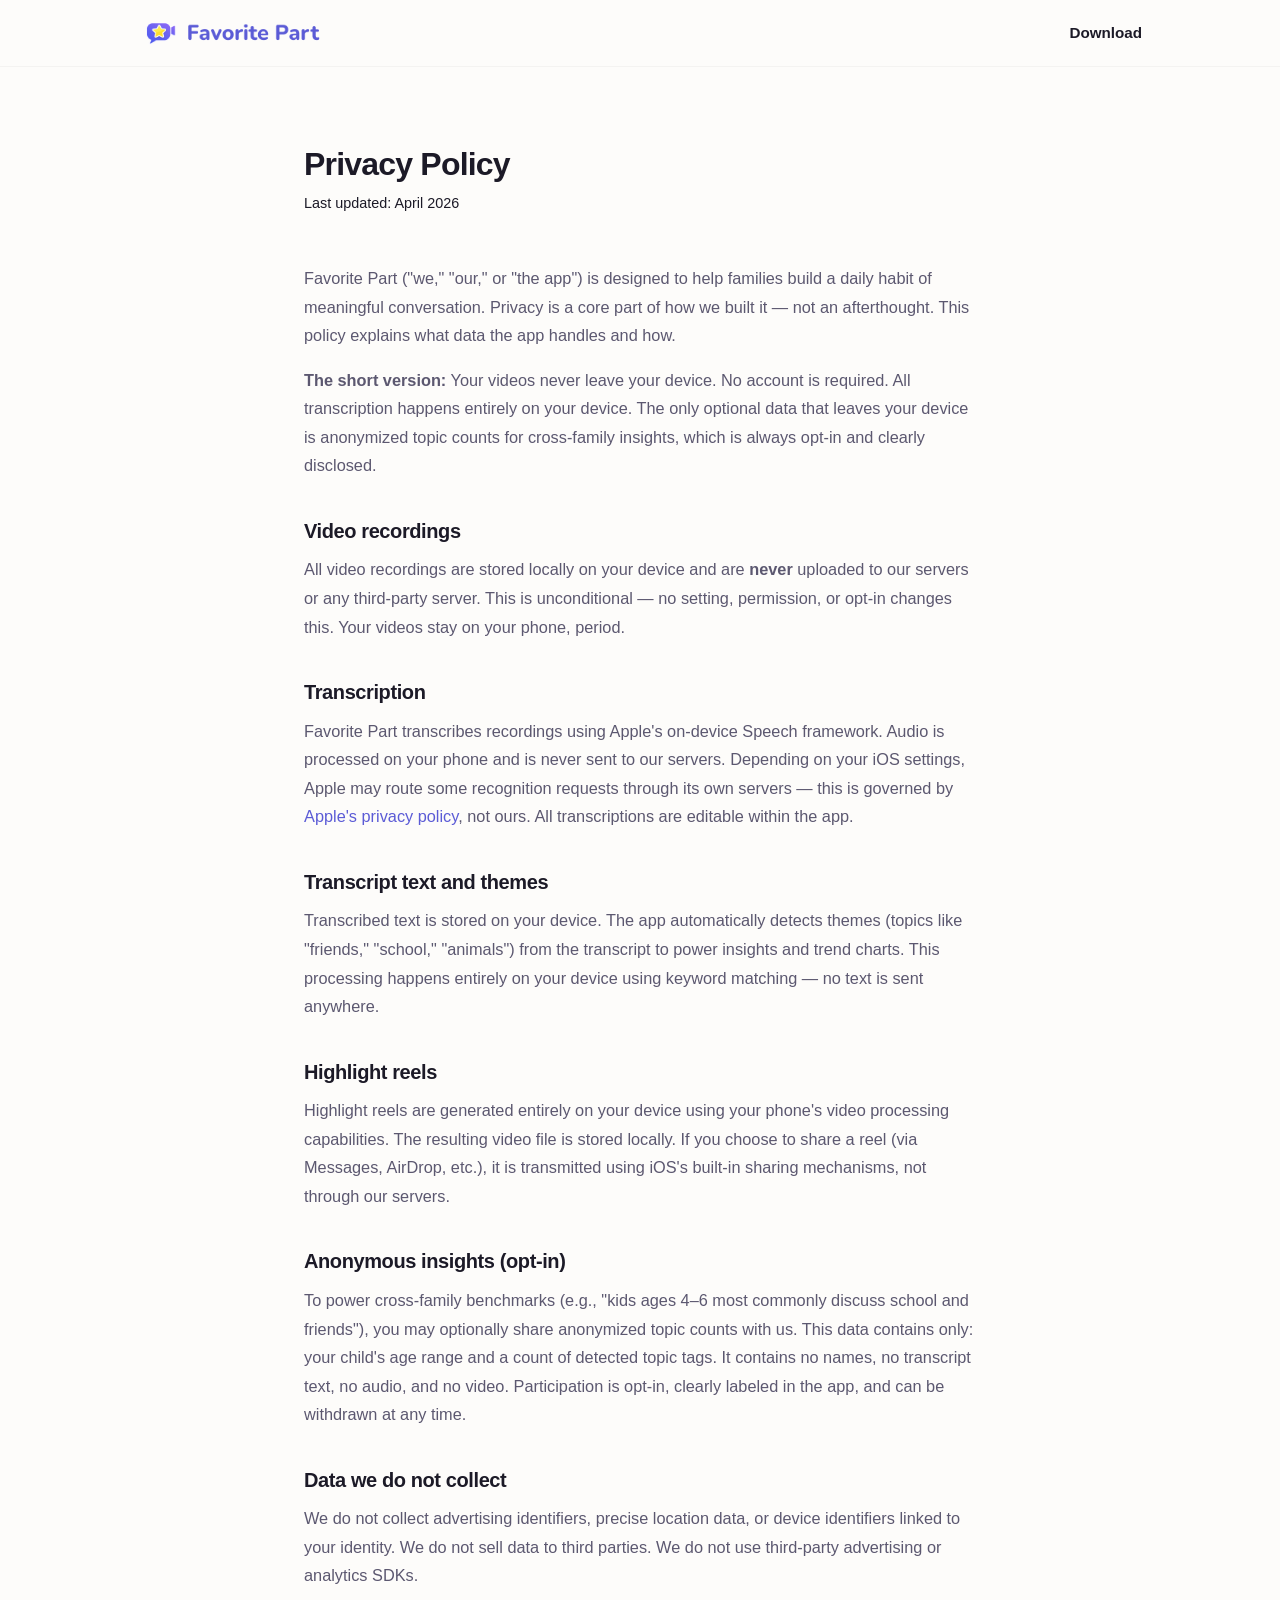
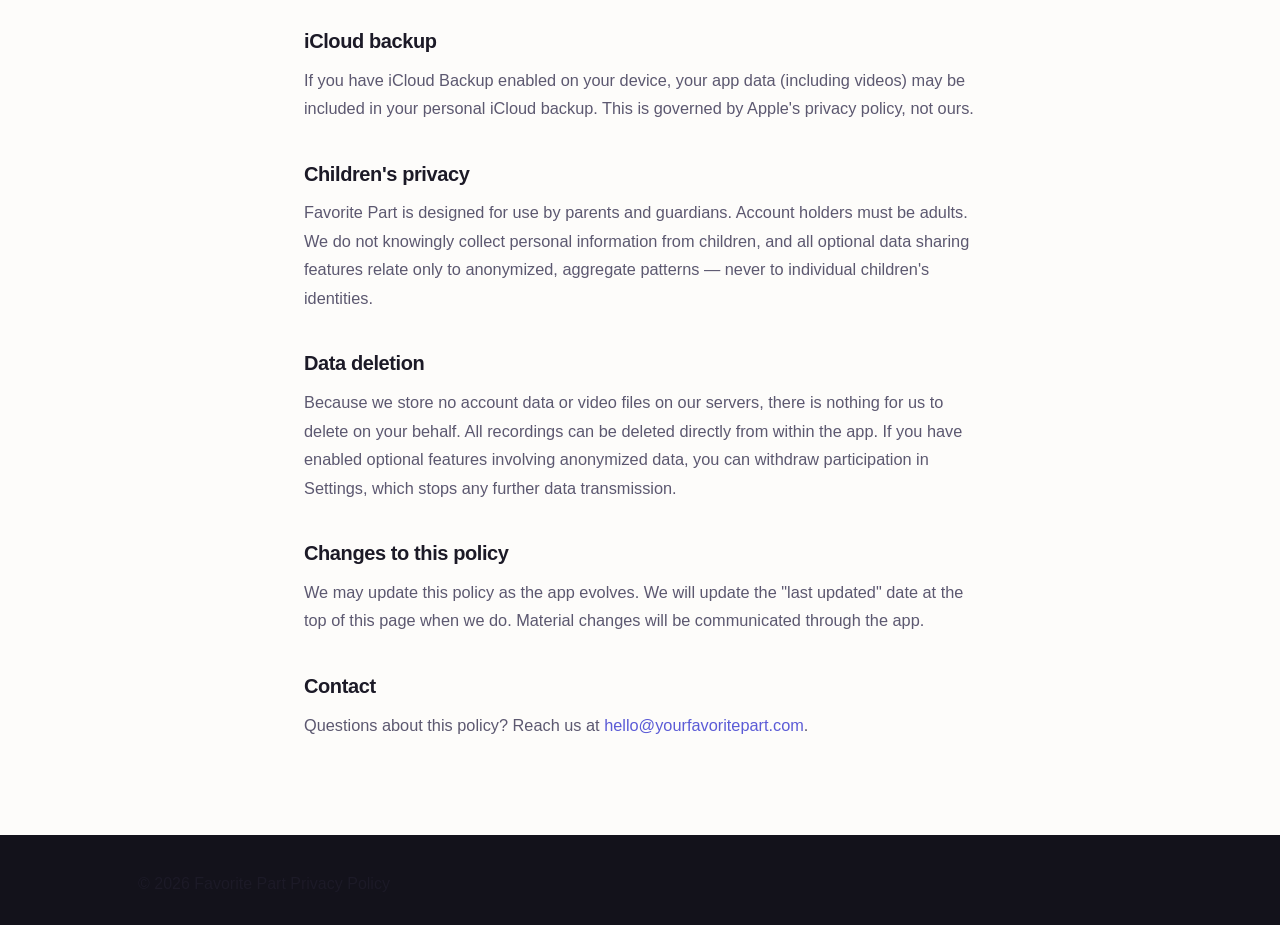
==== commit d6886351: "Replace tool-exported SVG wordmarks with clean PNGs The SVG wordmarks embedded raster images via dat" ====
--- a/privacy.html
+++ b/privacy.html
@@ -24,7 +24,7 @@
     <nav>
         <div class="nav-inner">
             <a href="/">
-                <img src="assets/Wordmark-Indigo.svg" alt="Favorite Part" class="nav-wordmark" />
+                <img src="assets/wordmark-indigo.png" alt="Favorite Part" class="nav-wordmark" />
             </a>
             <a href="#download" class="btn btn-small">Download</a>
         </div>
--- a/style.css
+++ b/style.css
@@ -244,6 +244,15 @@
     letter-spacing: 0.14em;
 }
 
+/* Real screenshots fill the screen and inherit the screen's rounded corners. */
+.phone-screen img {
+    width: 100%;
+    height: 100%;
+    object-fit: cover;
+    border-radius: inherit;
+    display: block;
+}
+
 /* =============================================
    THE SHIFT — before/after the question
    ============================================= */
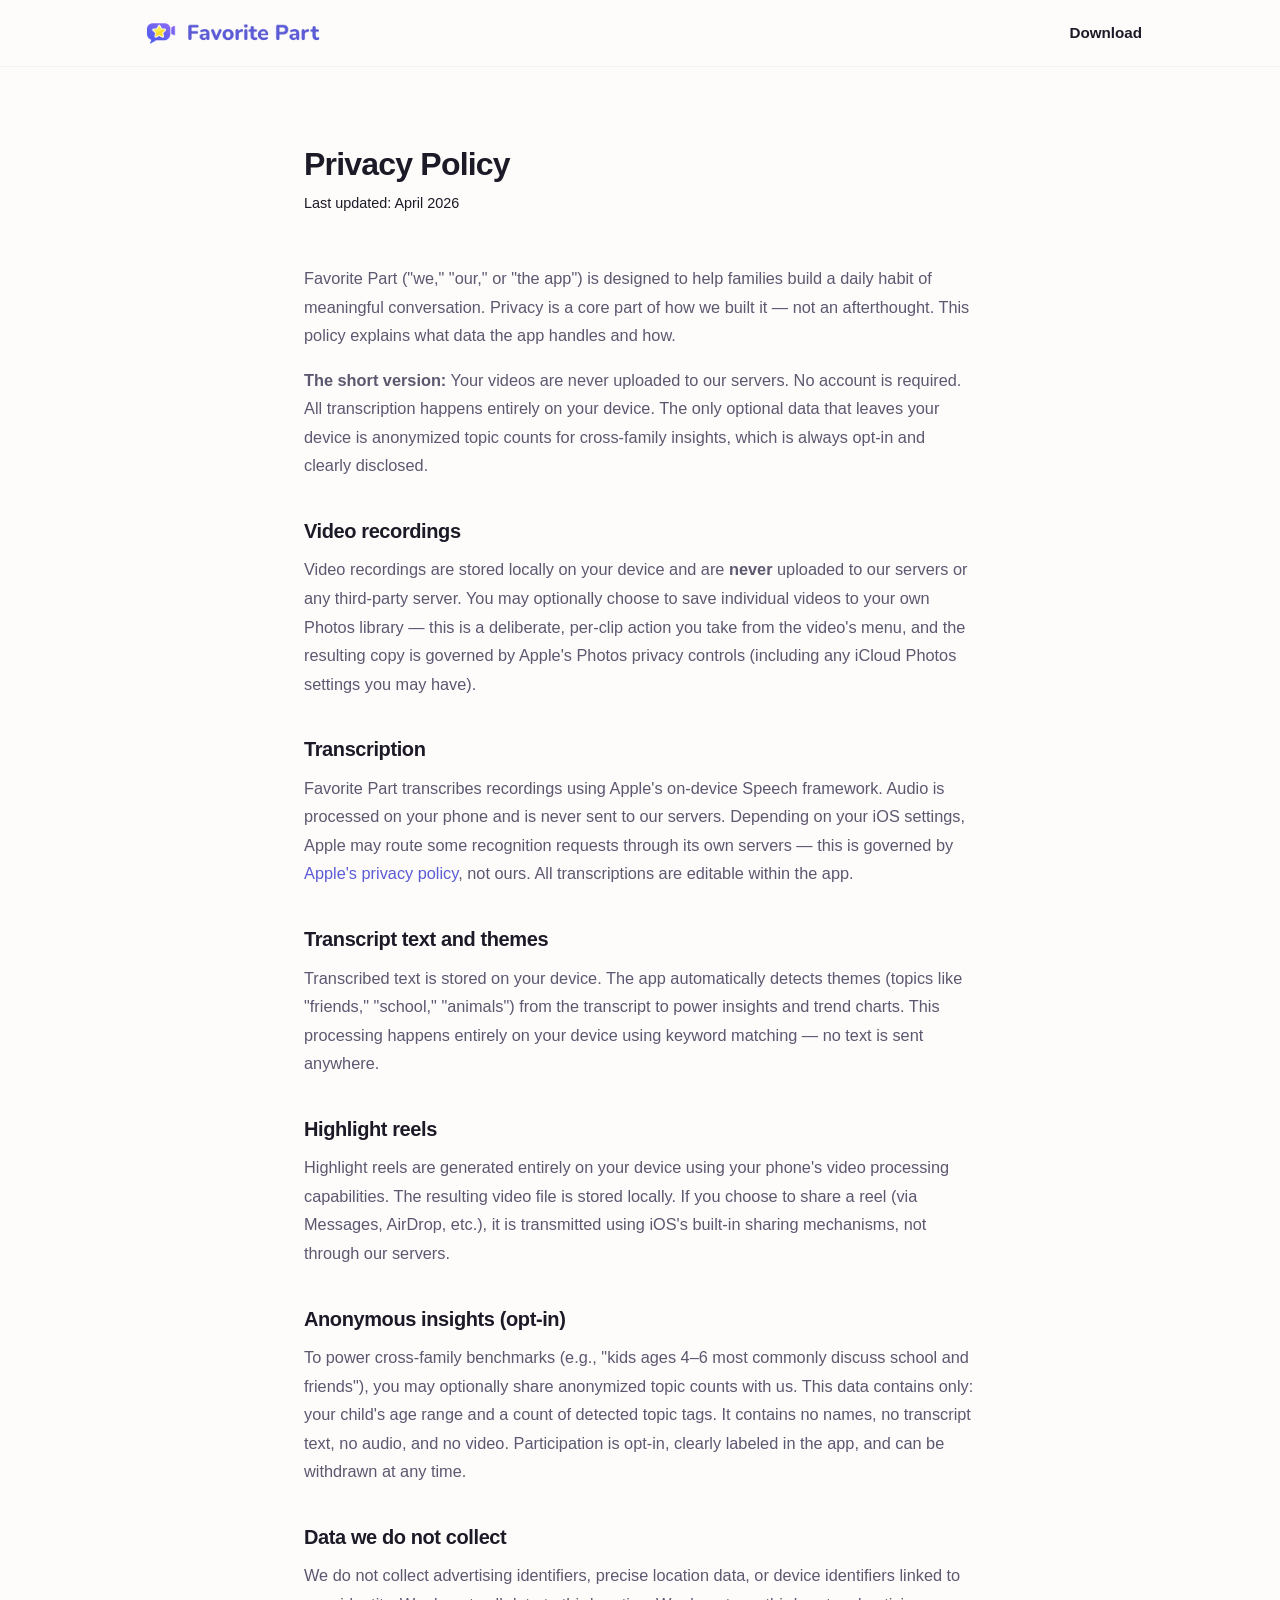
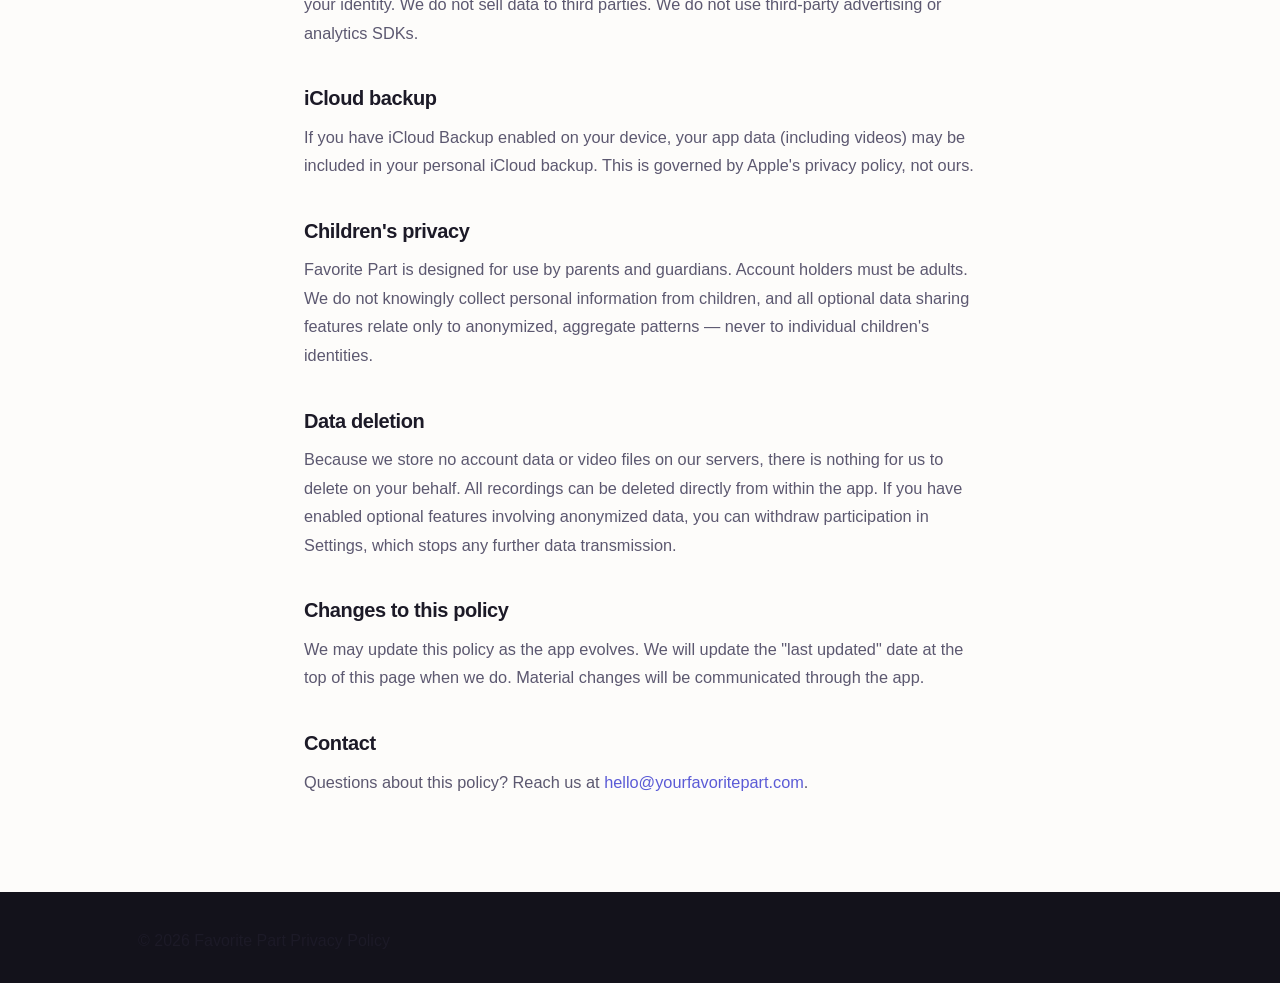
==== commit 79e8c682: "Soften privacy copy for optional Save to Photos Video recordings section now acknowledges users may " ====
--- a/privacy.html
+++ b/privacy.html
@@ -36,10 +36,10 @@
 
         <p>Favorite Part ("we," "our," or "the app") is designed to help families build a daily habit of meaningful conversation. Privacy is a core part of how we built it — not an afterthought. This policy explains what data the app handles and how.</p>
 
-        <p><strong>The short version:</strong> Your videos never leave your device. No account is required. All transcription happens entirely on your device. The only optional data that leaves your device is anonymized topic counts for cross-family insights, which is always opt-in and clearly disclosed.</p>
+        <p><strong>The short version:</strong> Your videos are never uploaded to our servers. No account is required. All transcription happens entirely on your device. The only optional data that leaves your device is anonymized topic counts for cross-family insights, which is always opt-in and clearly disclosed.</p>
 
         <h2>Video recordings</h2>
-        <p>All video recordings are stored locally on your device and are <strong>never</strong> uploaded to our servers or any third-party server. This is unconditional — no setting, permission, or opt-in changes this. Your videos stay on your phone, period.</p>
+        <p>Video recordings are stored locally on your device and are <strong>never</strong> uploaded to our servers or any third-party server. You may optionally choose to save individual videos to your own Photos library — this is a deliberate, per-clip action you take from the video's menu, and the resulting copy is governed by Apple's Photos privacy controls (including any iCloud Photos settings you may have).</p>
 
         <h2>Transcription</h2>
         <p>Favorite Part transcribes recordings using Apple's on-device Speech framework. Audio is processed on your phone and is never sent to our servers. Depending on your iOS settings, Apple may route some recognition requests through its own servers — this is governed by <a href="https://www.apple.com/legal/privacy/" target="_blank" rel="noopener">Apple's privacy policy</a>, not ours. All transcriptions are editable within the app.</p>
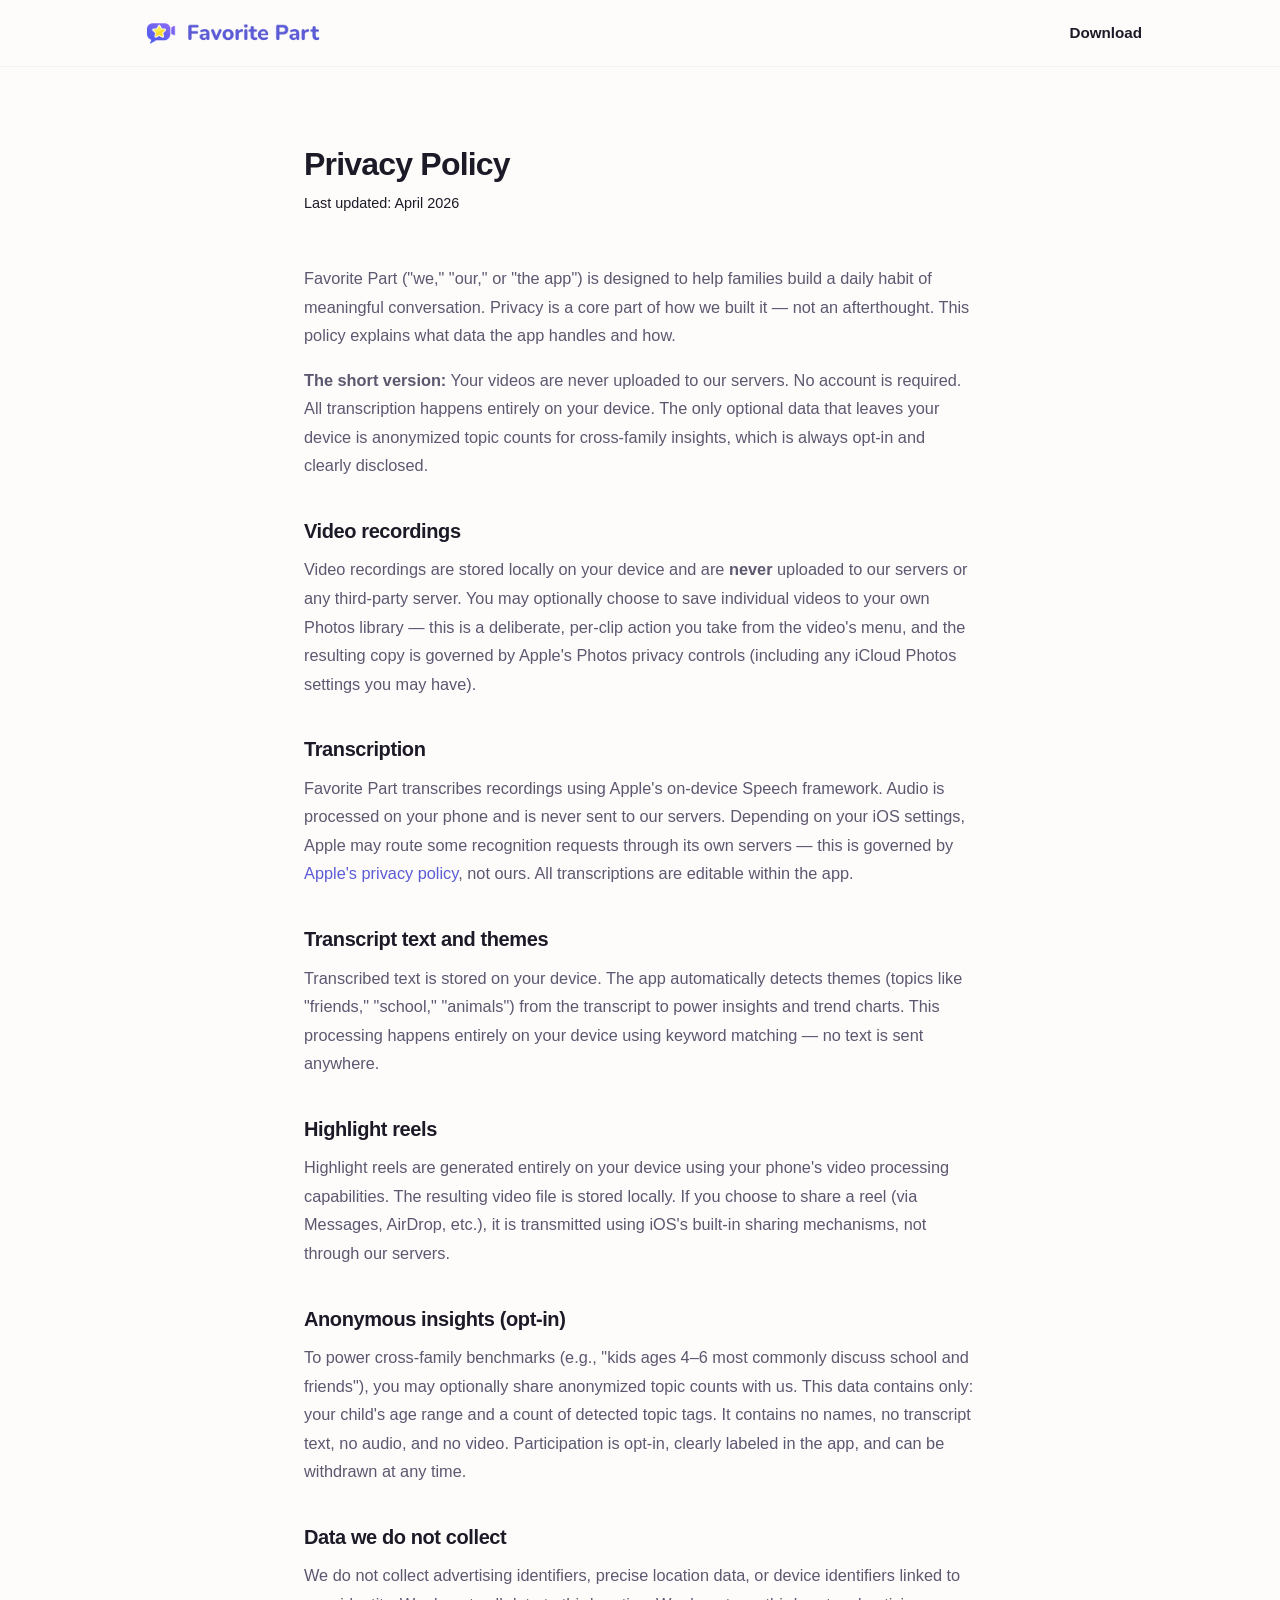
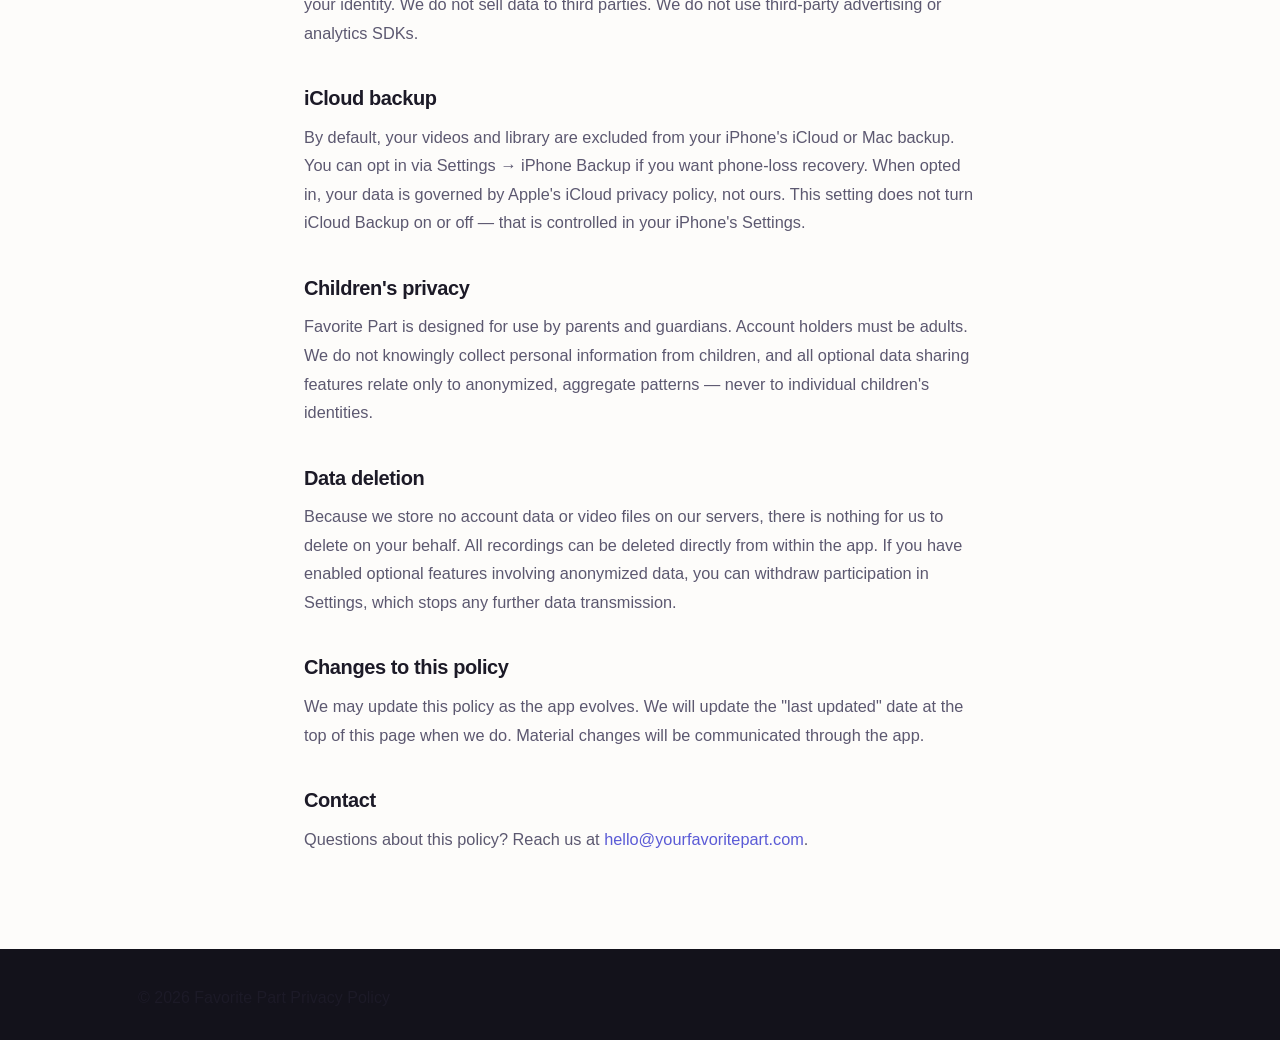
==== commit 87ecf459: "Reflect v1.1 iPhone Backup toggle in privacy copy Tighten landing privacy block to "by default" fram" ====
--- a/privacy.html
+++ b/privacy.html
@@ -57,7 +57,7 @@
         <p>We do not collect advertising identifiers, precise location data, or device identifiers linked to your identity. We do not sell data to third parties. We do not use third-party advertising or analytics SDKs.</p>
 
         <h2>iCloud backup</h2>
-        <p>If you have iCloud Backup enabled on your device, your app data (including videos) may be included in your personal iCloud backup. This is governed by Apple's privacy policy, not ours.</p>
+        <p>By default, your videos and library are excluded from your iPhone's iCloud or Mac backup. You can opt in via Settings → iPhone Backup if you want phone-loss recovery. When opted in, your data is governed by Apple's iCloud privacy policy, not ours. This setting does not turn iCloud Backup on or off — that is controlled in your iPhone's Settings.</p>
 
         <h2>Children's privacy</h2>
         <p>Favorite Part is designed for use by parents and guardians. Account holders must be adults. We do not knowingly collect personal information from children, and all optional data sharing features relate only to anonymized, aggregate patterns — never to individual children's identities.</p>
